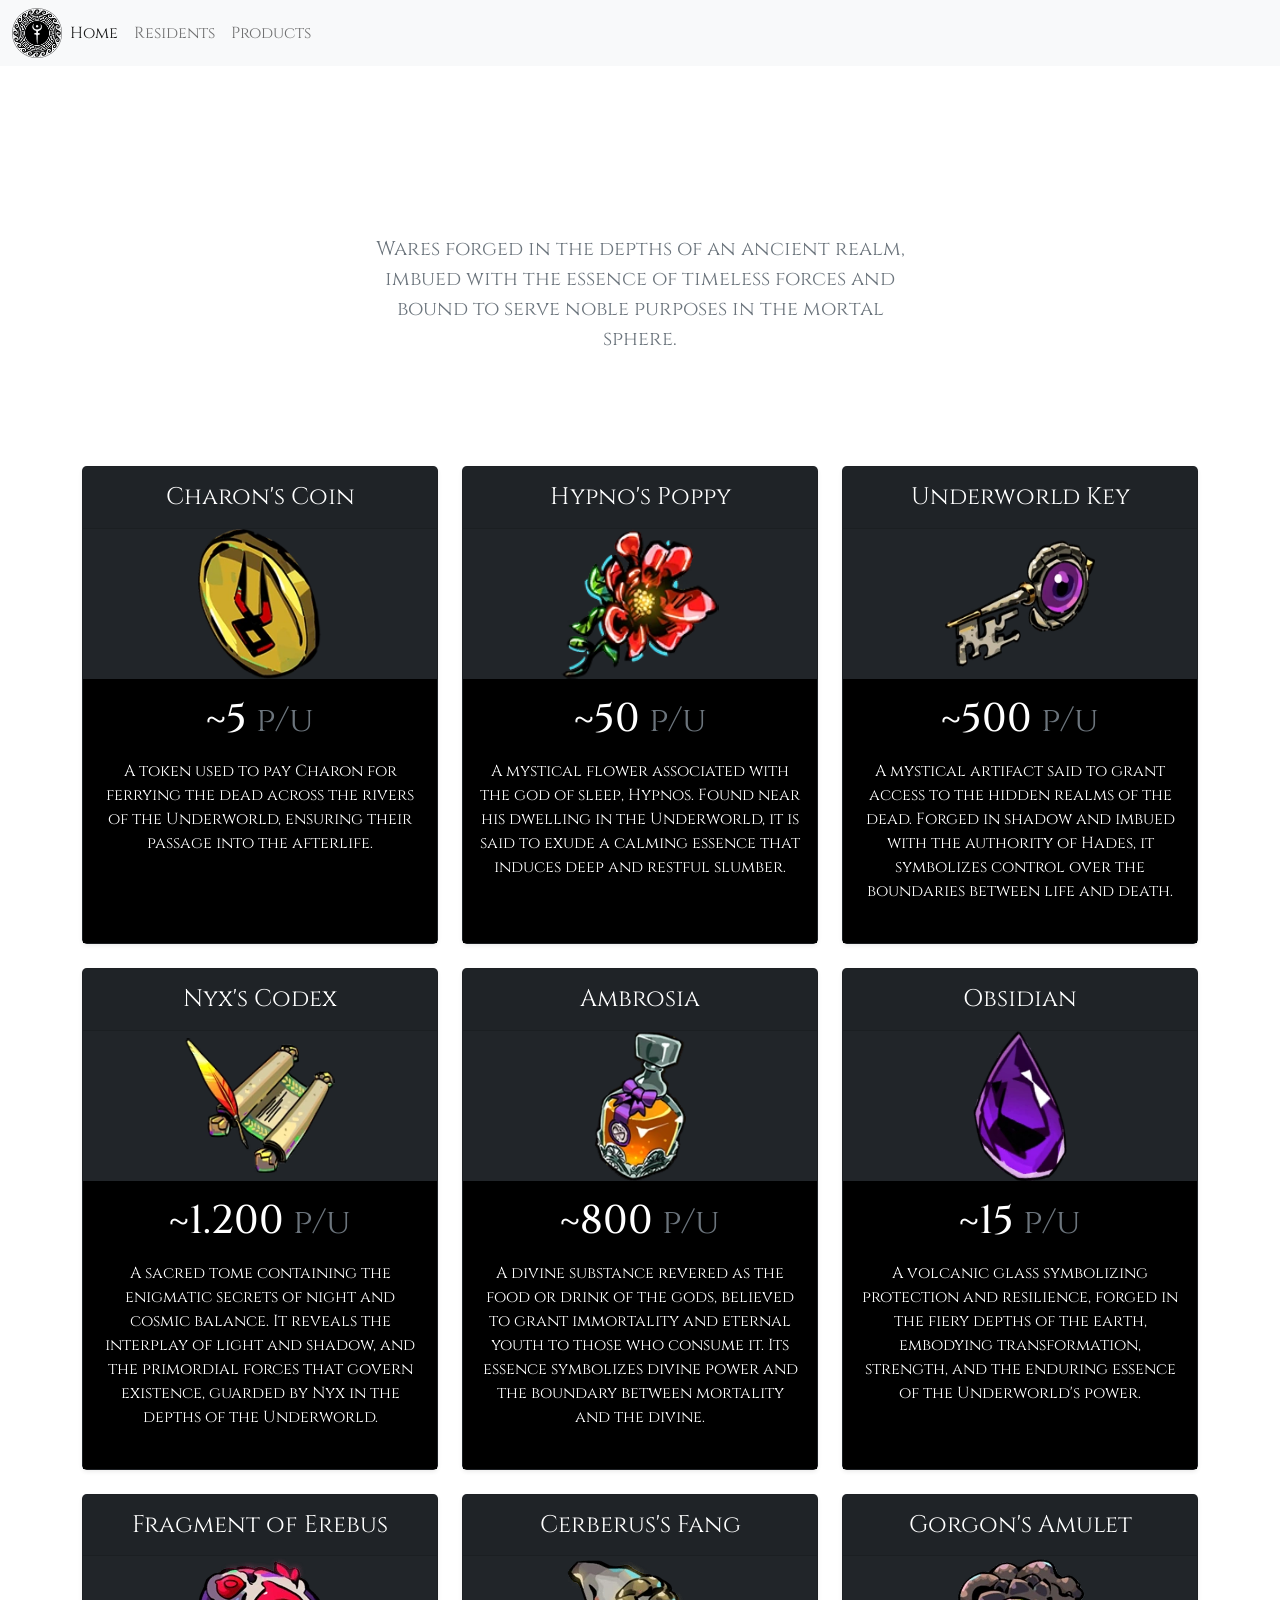
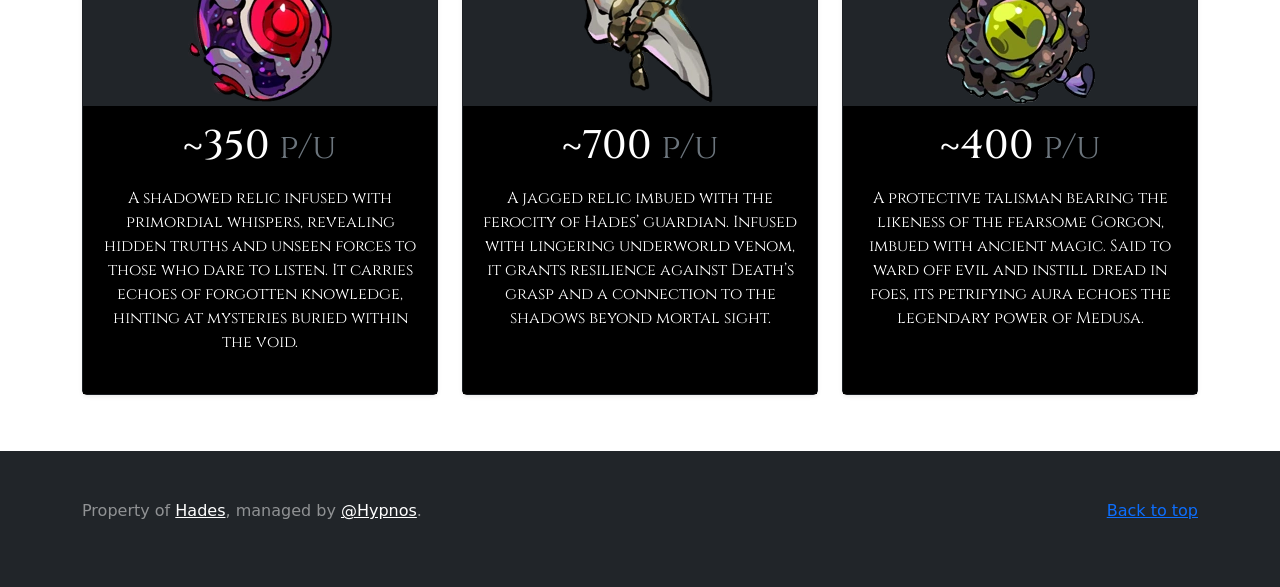
==== Products.html @ a63ac71b "Almost Done Need change in products footer" ====
<!doctype html>
<html lang="en">
<head>
    <meta charset="utf-8">
    <meta name="viewport" content="width=device-width, initial-scale=1">
    <title>Products</title>
    <link rel="canonical" href="https://getbootstrap.com/docs/5.0/examples/pricing/">
    
    <!-- Font -->
    <link rel="stylesheet" href="Style.css">
    <!-- Bootstrap core CSS -->
    <link href="../assets/dist/css/bootstrap.min.css" rel="stylesheet">
    <style>
      body {
        background: url('./Img/Fire6.gif');
        background-size: cover;
        background-repeat: no-repeat;
        background-position: center;
      }

      main, .nav-link, h1, li{
        color: white;
        font-family: 'Cinzel', serif;
      }

    .product-img {
        height: 150px;
        width: auto;
        max-width: 100%;
        object-fit: cover;
        object-position: center;
        display: block;
        margin-left: auto;
        margin-right: auto;
        border-radius: 8px;
    }
    </style>
</head>
<body>

  <header> <!-- Navbar -->
    <nav class="navbar navbar-expand-lg navbar-light bg-light">
        <div class="container-fluid">
            <a href="index.html">
                <img src="./Img/Tartarus logo.png" alt="Tartarus Logo" width="50">
            </a> 
            <button class="navbar-toggler" type="button" data-bs-toggle="collapse" data-bs-target="#navbarSupportedContent" aria-controls="navbarSupportedContent" aria-expanded="false" aria-label="Toggle navigation">
                <span class="navbar-toggler-icon"></span>
            </button>
            <div class="collapse navbar-collapse" id="navbarSupportedContent">
                <ul class="navbar-nav me-auto mb-2 mb-lg-0">
                    <li class="nav-item">
                        <a class="nav-link active" aria-current="page" href="index.html">Home</a>
                    </li>
                    <li class="nav-item">
                        <a class="nav-link" href="Residents.html">Residents</a>
                    </li>
                    <li class="nav-item">
                        <a class="nav-link" href="Products.html">Products</a>
                    </li>
                </ul>
            </div>
        </div>
    </nav>
  </header>

<div class="container py-3">
  <main>
    <section class="py-5 text-center container">
      <div class="row py-lg-5">
          <div class="col-lg-6 col-md-8 mx-auto">
              <h1 class="fw-light">Products</h1>
              <p class="lead text-muted">Wares forged in the depths of an ancient realm, imbued with the essence of timeless forces and bound to serve noble purposes in the mortal sphere.</p>
          </div>
      </div>
    </section>

    <div class="row row-cols-1 row-cols-md-3 mb-3 text-center">

      <div class="col d-flex align-items-stretch">
        <div class="card mb-4 rounded-3 shadow-sm bg-dark">
          <div class="card-header py-3">
            <h4 class="my-0 fw-normal">Charon's Coin</h4>
          </div>
          <div>
            <img src="./Img/Charon's Coin.png" alt="Charon's Coin" class="product-img">
          </div>
          <div class="card-body">
            <h1 class="card-title pricing-card-title">~5<small class="text-muted fw-light"> p/u</small></h1>
            <ul class="list-unstyled mt-3 mb-4">
              <li>A token used to pay Charon for ferrying the dead across the rivers of the Underworld, ensuring their passage into the afterlife.</li>
            </ul>
          </div>
        </div>
      </div>

      <div class="col d-flex align-items-stretch">
        <div class="card mb-4 rounded-3 shadow-sm bg-dark">
          <div class="card-header py-3">
            <h4 class="my-0 fw-normal">Hypno's Poppy</h4>
          </div>
          <div>
            <img src="./Img/Hypno's Poppy.png" alt="Charon's Coin" class="product-img">
          </div>
          <div class="card-body">
            <h1 class="card-title pricing-card-title">~50<small class="text-muted fw-light"> p/u</small></h1>
            <ul class="list-unstyled mt-3 mb-4">
              <li>A mystical flower associated with the god of sleep, Hypnos. Found near his dwelling in the Underworld, it is said to exude a calming essence that induces deep and restful slumber.</li>
            </ul>
          </div>
        </div>
      </div>

      <div class="col d-flex align-items-stretch">
        <div class="card mb-4 rounded-3 shadow-sm bg-dark">
          <div class="card-header py-3">
            <h4 class="my-0 fw-normal">Underworld Key</h4>
          </div>
          <div>
            <img src="./Img/Underworld key.png" alt="Underworld Key" class="product-img">
          </div>
          <div class="card-body">
            <h1 class="card-title pricing-card-title">~500<small class="text-muted fw-light"> p/u</small></h1>
            <ul class="list-unstyled mt-3 mb-4">
              <li>A mystical artifact said to grant access to the hidden realms of the dead. Forged in shadow and imbued with the authority of Hades, it symbolizes control over the boundaries between life and death.</li>
            </ul>
          </div>
        </div>
      </div>

      <div class="col d-flex align-items-stretch">
        <div class="card mb-4 rounded-3 shadow-sm bg-dark">
          <div class="card-header py-3">
            <h4 class="my-0 fw-normal">Nyx's Codex</h4>
          </div>
          <div>
            <img src="./Img/Nyx's Codex.png" alt="Nyx's Codex" class="product-img">
          </div>
          <div class="card-body">
            <h1 class="card-title pricing-card-title">~1.200<small class="text-muted fw-light"> p/u</small></h1>
            <ul class="list-unstyled mt-3 mb-4">
              <li>A sacred tome containing the enigmatic secrets of night and cosmic balance. It reveals the interplay of light and shadow, and the primordial forces that govern existence, guarded by Nyx in the depths of the Underworld.</li>
            </ul>
          </div>
        </div>
      </div>

      <div class="col d-flex align-items-stretch">
        <div class="card mb-4 rounded-3 shadow-sm bg-dark">
          <div class="card-header py-3">
            <h4 class="my-0 fw-normal">Ambrosia</h4>
          </div>
          <div>
            <img src="./Img/Ambrosia.png" alt="Ambrosia" class="product-img">
          </div>
          <div class="card-body">
            <h1 class="card-title pricing-card-title">~800<small class="text-muted fw-light"> p/u</small></h1>
            <ul class="list-unstyled mt-3 mb-4">
              <li>A divine substance revered as the food or drink of the gods, believed to grant immortality and eternal youth to those who consume it. Its essence symbolizes divine power and the boundary between mortality and the divine.</li>
            </ul>
          </div>
        </div>
      </div>

      <div class="col d-flex align-items-stretch">
        <div class="card mb-4 rounded-3 shadow-sm bg-dark">
          <div class="card-header py-3">
            <h4 class="my-0 fw-normal">Obsidian</h4>
          </div>
          <div>
            <img src="./Img/Obsidian.png" alt="Obsidian" class="product-img">
          </div>
          <div class="card-body">
            <h1 class="card-title pricing-card-title">~15<small class="text-muted fw-light"> p/u</small></h1>
            <ul class="list-unstyled mt-3 mb-4">
              <li>A volcanic glass symbolizing protection and resilience, forged in the fiery depths of the earth, embodying transformation, strength, and the enduring essence of the Underworld's power.</li>
            </ul>
          </div>
        </div>
      </div>

      <div class="col d-flex align-items-stretch">
        <div class="card mb-4 rounded-3 shadow-sm bg-dark">
          <div class="card-header py-3">
            <h4 class="my-0 fw-normal">Fragment of Erebus</h4>
          </div>
          <div>
            <img src="./Img/Fragment Erebus.png" alt="Fragment of Erebus" class="product-img">
          </div>
          <div class="card-body">
            <h1 class="card-title pricing-card-title">~350<small class="text-muted fw-light"> p/u</small></h1>
            <ul class="list-unstyled mt-3 mb-4">
              <li>A shadowed relic infused with primordial whispers, revealing hidden truths and unseen forces to those who dare to listen. It carries echoes of forgotten knowledge, hinting at mysteries buried within the void.</li>
            </ul>
          </div>
        </div>
      </div>

      <div class="col d-flex align-items-stretch">
        <div class="card mb-4 rounded-3 shadow-sm bg-dark">
          <div class="card-header py-3">
            <h4 class="my-0 fw-normal">Cerberus's Fang</h4>
          </div>
          <div>
            <img src="./Img/Cerberus fang.png" alt="Cerberus's Fang" class="product-img">
          </div>
          <div class="card-body">
            <h1 class="card-title pricing-card-title">~700<small class="text-muted fw-light"> p/u</small></h1>
            <ul class="list-unstyled mt-3 mb-4">
              <li>A jagged relic imbued with the ferocity of Hades’ guardian. Infused with lingering underworld venom, it grants resilience against Death’s grasp and a connection to the shadows beyond mortal sight.</li>
            </ul>
          </div>
        </div>
      </div>

      <div class="col d-flex align-items-stretch">
        <div class="card mb-4 rounded-3 shadow-sm bg-dark">
          <div class="card-header py-3">
            <h4 class="my-0 fw-normal">Gorgon's Amulet</h4>
          </div>
          <div>
            <img src="./Img/Gorgon's Amulet.png" alt="Gorgon's Amulet" class="product-img">
          </div>
          <div class="card-body">
            <h1 class="card-title pricing-card-title">~400<small class="text-muted fw-light"> p/u</small></h1>
            <ul class="list-unstyled mt-3 mb-4">
              <li>A protective talisman bearing the likeness of the fearsome Gorgon, imbued with ancient magic. Said to ward off evil and instill dread in foes, its petrifying aura echoes the legendary power of Medusa.</li>
            </ul>
          </div>
        </div>
      </div>



    </div>



  </main>
</div>

<footer class="mt-auto text-white-50 py-5 bg-dark text-muted"> <!-- Home Footer -->
  <div class="container">
    <p class="float-end mb-1">
        <a href="#">Back to top</a>
    </p>
    <p>Property of <a href="https://getbootstrap.com/" class="text-white">Hades</a>, managed by <a href="https://twitter.com/mdo" class="text-white">@Hypnos</a>.</p>
  </div>
</footer>
    
</body>
</html>
---- Style.css ----
@import url('https://fonts.googleapis.com/css2?family=Cinzel:wght@400..900&display=swap');

.image-container {
    background: none; /* Sin fondo */
    display: flex;
    justify-content: center; /* Centra la imagen */
    align-items: center;
}

.image-container img {
    width: 300px; /* Ancho específico */
    height: 300px; /* Altura específica */
    object-fit: scale-down; /* Recorta o ajusta la imagen sin deformarla */
    border-radius: 10px; /* Opcional: para bordes redondeados */
}

.transparent-image {
    width: 100%; /* Ajusta al tamaño del contenedor */
    height: auto; /* Mantén la proporción de la imagen */
    background-color: none;
}

.card-body {
    background-color: rgb(0, 0, 0); /* Fondo blanco para la descripción */
    padding: 15px; /* Ajusta el espaciado */

}
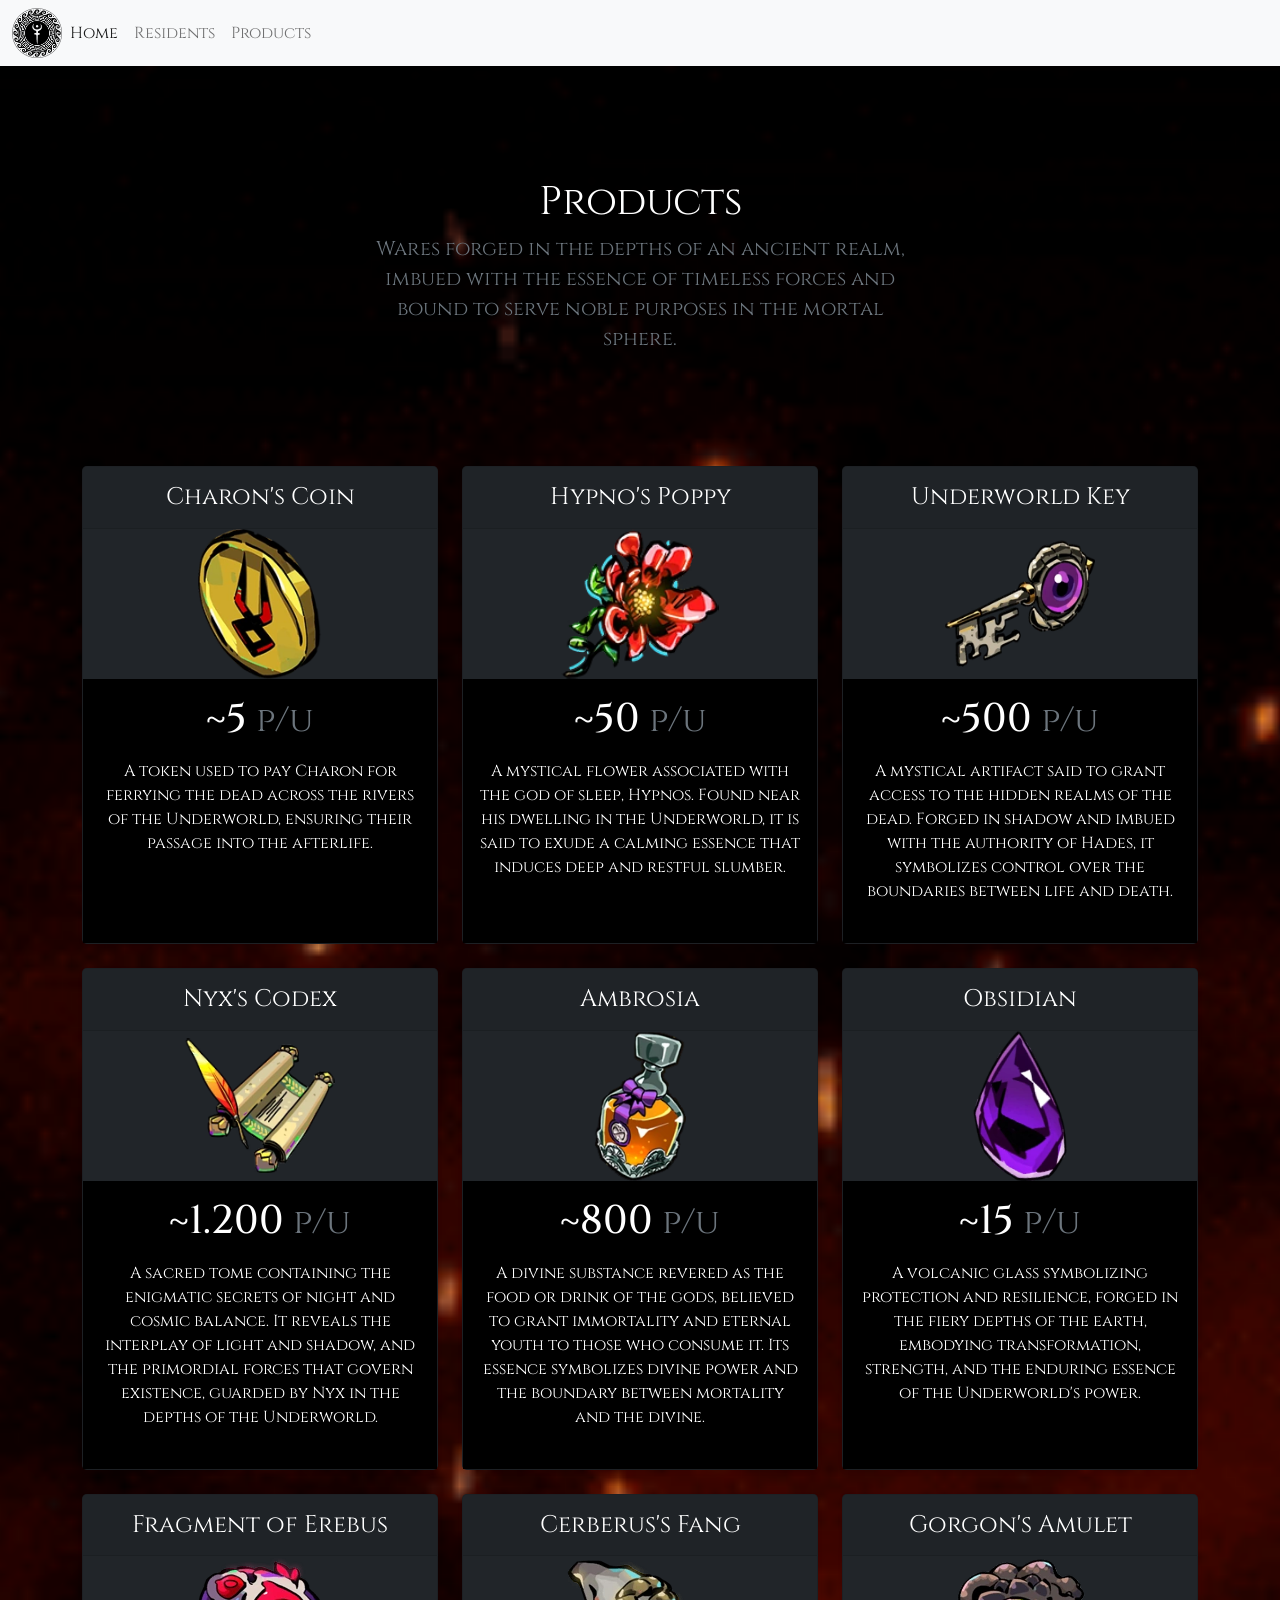
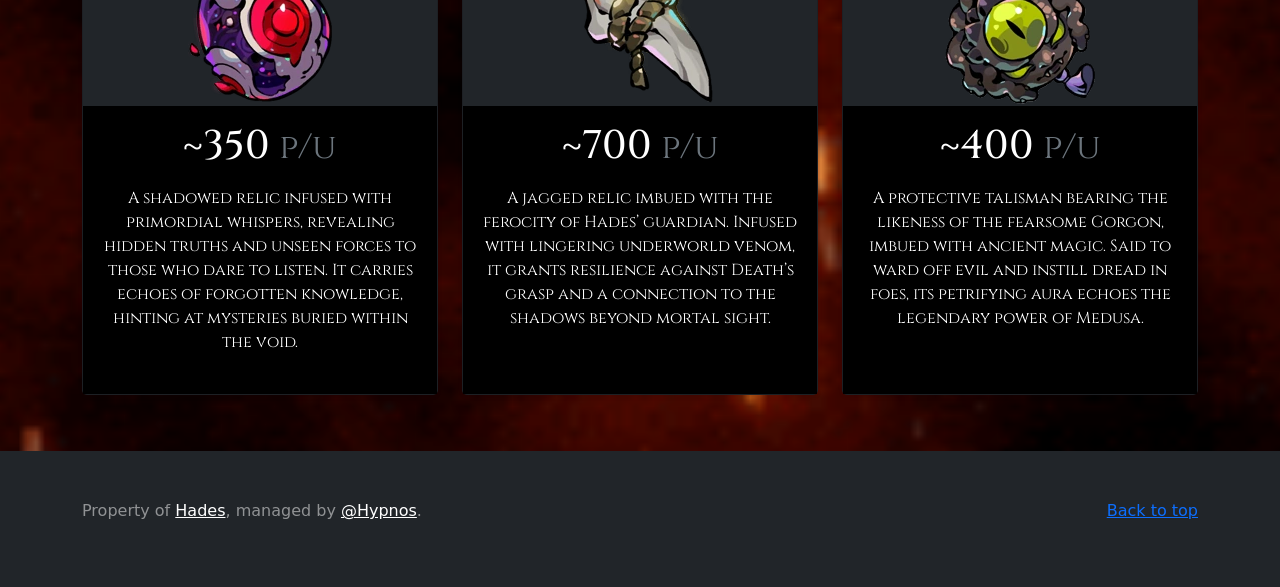
==== commit 8c283246: "Update Minor changes, still incomplete for product footer" ====
--- a/Products.html
+++ b/Products.html
@@ -9,10 +9,10 @@
     <!-- Font -->
     <link rel="stylesheet" href="Style.css">
     <!-- Bootstrap core CSS -->
-    <link href="../assets/dist/css/bootstrap.min.css" rel="stylesheet">
+    <link href="./assets/dist/css/bootstrap.min.css" rel="stylesheet">
     <style>
       body {
-        background: url('./Img/Fire6.gif');
+        background: url('./Img/Fire2.gif');
         background-size: cover;
         background-repeat: no-repeat;
         background-position: center;
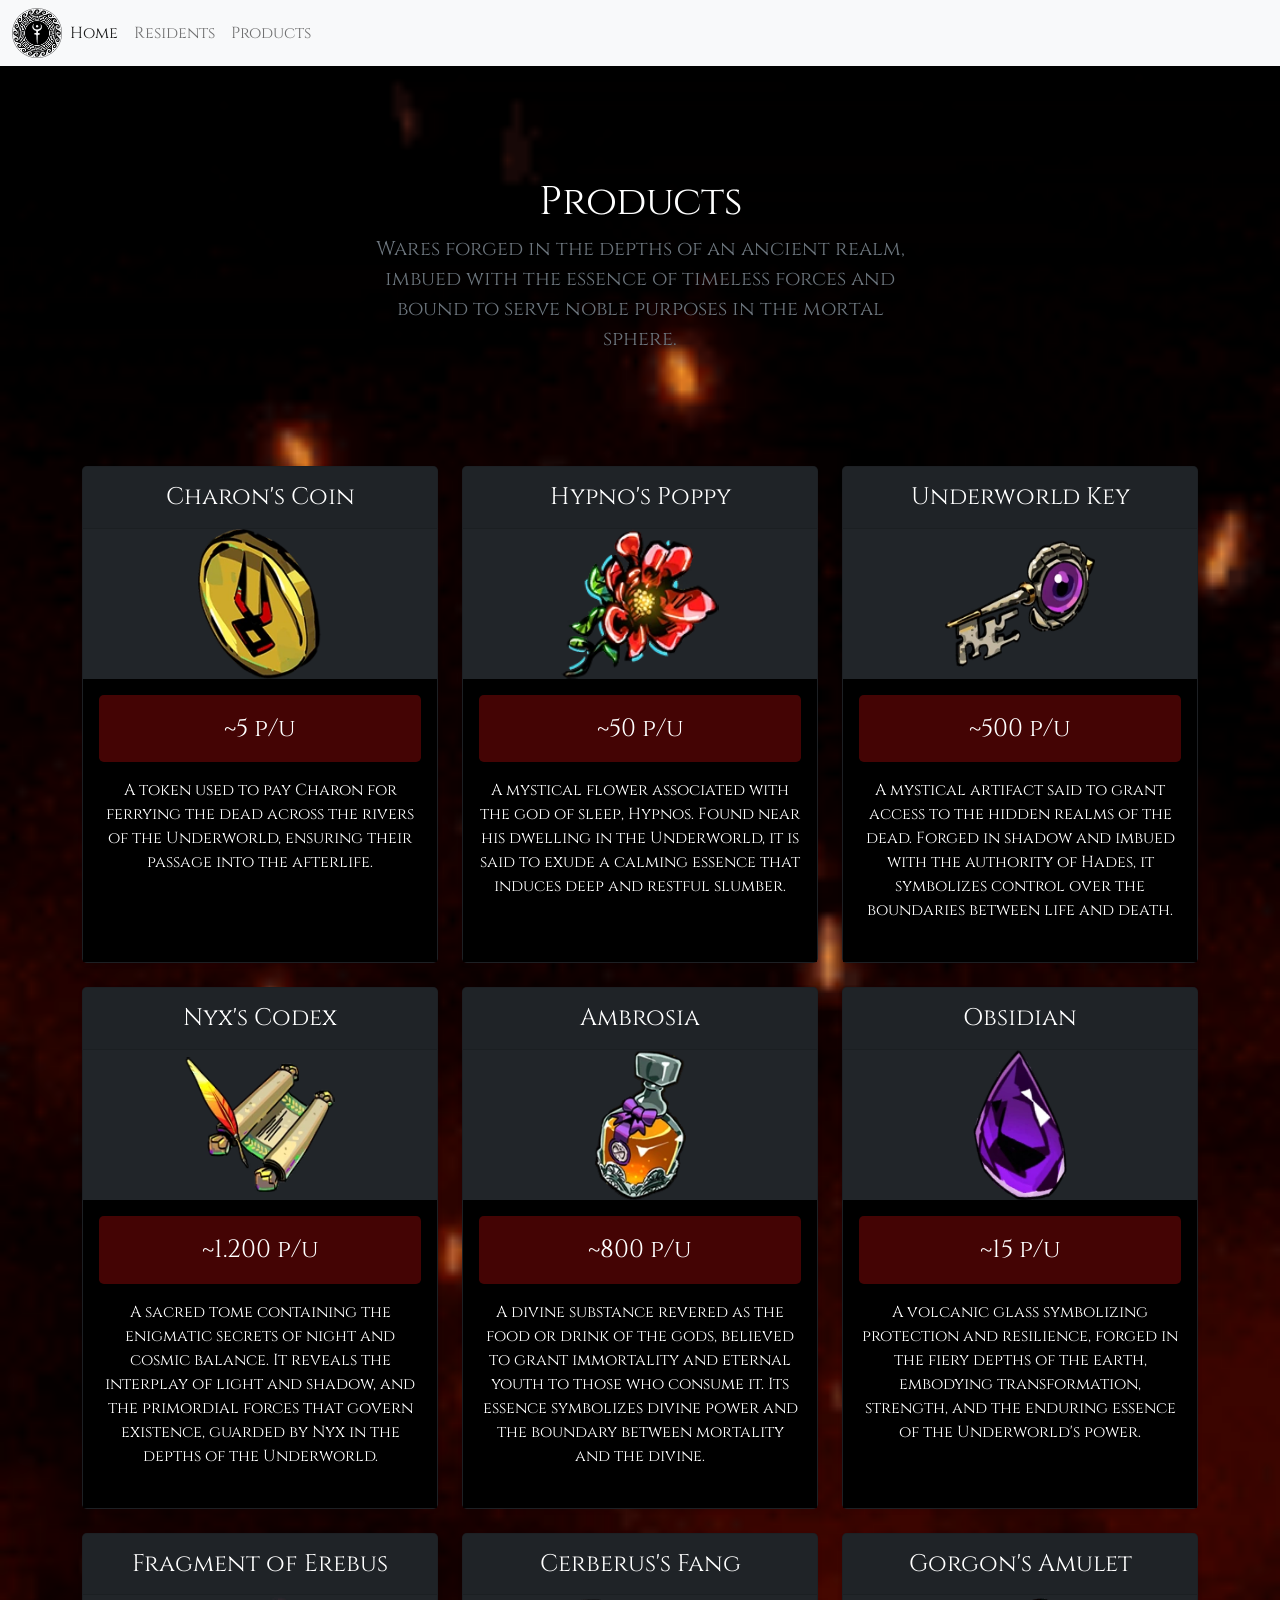
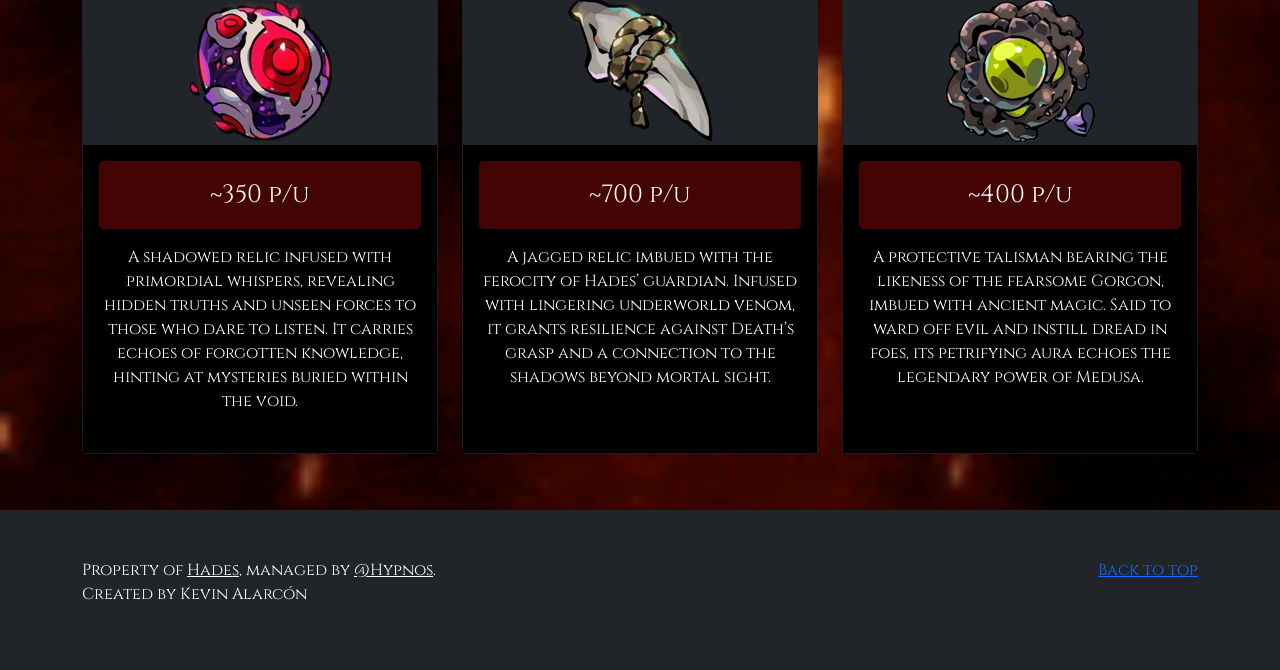
==== commit c55bc506: "Final Update All things required are done" ====
--- a/Products.html
+++ b/Products.html
@@ -18,7 +18,7 @@
         background-position: center;
       }
 
-      main, .nav-link, h1, li{
+      main, .nav-link, h1, li, p{
         color: white;
         font-family: 'Cinzel', serif;
       }
@@ -34,6 +34,26 @@
         margin-right: auto;
         border-radius: 8px;
     }
+
+    .btn-custom {
+        background-color: #81090986; /* verde */
+        color: white;
+        font-family: 'Cinzel', serif;
+        font-size: 25px;
+        border: none;
+        padding: 15px;
+        transition: background-color 0.3s;
+    }
+
+    .btn-custom:hover {
+        background-color: #810909b7;
+        color: antiquewhite;
+    }
+
+    .btn-custom:focus {
+        outline: none;
+        box-shadow: none;
+    }
     </style>
 </head>
 <body>
@@ -44,7 +64,8 @@
             <a href="index.html">
                 <img src="./Img/Tartarus logo.png" alt="Tartarus Logo" width="50">
             </a> 
-            <button class="navbar-toggler" type="button" data-bs-toggle="collapse" data-bs-target="#navbarSupportedContent" aria-controls="navbarSupportedContent" aria-expanded="false" aria-label="Toggle navigation">
+            <button class="navbar-toggler" type="button" data-bs-toggle="collapse" data-bs-target="#navbarSupportedContent"
+             aria-controls="navbarSupportedContent" aria-expanded="false" aria-label="Toggle navigation">
                 <span class="navbar-toggler-icon"></span>
             </button>
             <div class="collapse navbar-collapse" id="navbarSupportedContent">
@@ -70,7 +91,8 @@
       <div class="row py-lg-5">
           <div class="col-lg-6 col-md-8 mx-auto">
               <h1 class="fw-light">Products</h1>
-              <p class="lead text-muted">Wares forged in the depths of an ancient realm, imbued with the essence of timeless forces and bound to serve noble purposes in the mortal sphere.</p>
+              <p class="lead text-muted">Wares forged in the depths of an ancient realm, imbued with the essence of timeless forces
+                 and bound to serve noble purposes in the mortal sphere.</p>
           </div>
       </div>
     </section>
@@ -86,7 +108,7 @@
             <img src="./Img/Charon's Coin.png" alt="Charon's Coin" class="product-img">
           </div>
           <div class="card-body">
-            <h1 class="card-title pricing-card-title">~5<small class="text-muted fw-light"> p/u</small></h1>
+            <button type="button" class="w-100 btn btn-lg btn-custom">~5 p/u</button>
             <ul class="list-unstyled mt-3 mb-4">
               <li>A token used to pay Charon for ferrying the dead across the rivers of the Underworld, ensuring their passage into the afterlife.</li>
             </ul>
@@ -103,9 +125,10 @@
             <img src="./Img/Hypno's Poppy.png" alt="Charon's Coin" class="product-img">
           </div>
           <div class="card-body">
-            <h1 class="card-title pricing-card-title">~50<small class="text-muted fw-light"> p/u</small></h1>
-            <ul class="list-unstyled mt-3 mb-4">
-              <li>A mystical flower associated with the god of sleep, Hypnos. Found near his dwelling in the Underworld, it is said to exude a calming essence that induces deep and restful slumber.</li>
+            <button type="button" class="w-100 btn btn-lg btn-custom">~50 p/u</button>
+            <ul class="list-unstyled mt-3 mb-4">
+              <li>A mystical flower associated with the god of sleep, Hypnos. Found near his dwelling in the Underworld, 
+                it is said to exude a calming essence that induces deep and restful slumber.</li>
             </ul>
           </div>
         </div>
@@ -120,9 +143,10 @@
             <img src="./Img/Underworld key.png" alt="Underworld Key" class="product-img">
           </div>
           <div class="card-body">
-            <h1 class="card-title pricing-card-title">~500<small class="text-muted fw-light"> p/u</small></h1>
-            <ul class="list-unstyled mt-3 mb-4">
-              <li>A mystical artifact said to grant access to the hidden realms of the dead. Forged in shadow and imbued with the authority of Hades, it symbolizes control over the boundaries between life and death.</li>
+            <button type="button" class="w-100 btn btn-lg btn-custom">~500 p/u</button>
+            <ul class="list-unstyled mt-3 mb-4">
+              <li>A mystical artifact said to grant access to the hidden realms of the dead. Forged in shadow and imbued with the authority of Hades,
+                 it symbolizes control over the boundaries between life and death.</li>
             </ul>
           </div>
         </div>
@@ -137,9 +161,10 @@
             <img src="./Img/Nyx's Codex.png" alt="Nyx's Codex" class="product-img">
           </div>
           <div class="card-body">
-            <h1 class="card-title pricing-card-title">~1.200<small class="text-muted fw-light"> p/u</small></h1>
-            <ul class="list-unstyled mt-3 mb-4">
-              <li>A sacred tome containing the enigmatic secrets of night and cosmic balance. It reveals the interplay of light and shadow, and the primordial forces that govern existence, guarded by Nyx in the depths of the Underworld.</li>
+            <button type="button" class="w-100 btn btn-lg btn-custom">~1.200 p/u</button>
+            <ul class="list-unstyled mt-3 mb-4">
+              <li>A sacred tome containing the enigmatic secrets of night and cosmic balance. It reveals the interplay
+                 of light and shadow, and the primordial forces that govern existence, guarded by Nyx in the depths of the Underworld.</li>
             </ul>
           </div>
         </div>
@@ -154,9 +179,10 @@
             <img src="./Img/Ambrosia.png" alt="Ambrosia" class="product-img">
           </div>
           <div class="card-body">
-            <h1 class="card-title pricing-card-title">~800<small class="text-muted fw-light"> p/u</small></h1>
-            <ul class="list-unstyled mt-3 mb-4">
-              <li>A divine substance revered as the food or drink of the gods, believed to grant immortality and eternal youth to those who consume it. Its essence symbolizes divine power and the boundary between mortality and the divine.</li>
+            <button type="button" class="w-100 btn btn-lg btn-custom">~800 p/u</button>
+            <ul class="list-unstyled mt-3 mb-4">
+              <li>A divine substance revered as the food or drink of the gods, believed to grant immortality and eternal youth
+                 to those who consume it. Its essence symbolizes divine power and the boundary between mortality and the divine.</li>
             </ul>
           </div>
         </div>
@@ -171,9 +197,10 @@
             <img src="./Img/Obsidian.png" alt="Obsidian" class="product-img">
           </div>
           <div class="card-body">
-            <h1 class="card-title pricing-card-title">~15<small class="text-muted fw-light"> p/u</small></h1>
-            <ul class="list-unstyled mt-3 mb-4">
-              <li>A volcanic glass symbolizing protection and resilience, forged in the fiery depths of the earth, embodying transformation, strength, and the enduring essence of the Underworld's power.</li>
+            <button type="button" class="w-100 btn btn-lg btn-custom">~15 p/u</button>
+            <ul class="list-unstyled mt-3 mb-4">
+              <li>A volcanic glass symbolizing protection and resilience, forged in the fiery depths of the earth, 
+                embodying transformation, strength, and the enduring essence of the Underworld's power.</li>
             </ul>
           </div>
         </div>
@@ -188,9 +215,10 @@
             <img src="./Img/Fragment Erebus.png" alt="Fragment of Erebus" class="product-img">
           </div>
           <div class="card-body">
-            <h1 class="card-title pricing-card-title">~350<small class="text-muted fw-light"> p/u</small></h1>
-            <ul class="list-unstyled mt-3 mb-4">
-              <li>A shadowed relic infused with primordial whispers, revealing hidden truths and unseen forces to those who dare to listen. It carries echoes of forgotten knowledge, hinting at mysteries buried within the void.</li>
+            <button type="button" class="w-100 btn btn-lg btn-custom">~350 p/u</button>
+            <ul class="list-unstyled mt-3 mb-4">
+              <li>A shadowed relic infused with primordial whispers, revealing hidden truths and unseen forces to those who dare to listen. 
+                It carries echoes of forgotten knowledge, hinting at mysteries buried within the void.</li>
             </ul>
           </div>
         </div>
@@ -205,9 +233,10 @@
             <img src="./Img/Cerberus fang.png" alt="Cerberus's Fang" class="product-img">
           </div>
           <div class="card-body">
-            <h1 class="card-title pricing-card-title">~700<small class="text-muted fw-light"> p/u</small></h1>
-            <ul class="list-unstyled mt-3 mb-4">
-              <li>A jagged relic imbued with the ferocity of Hades’ guardian. Infused with lingering underworld venom, it grants resilience against Death’s grasp and a connection to the shadows beyond mortal sight.</li>
+            <button type="button" class="w-100 btn btn-lg btn-custom">~700 p/u</button>
+            <ul class="list-unstyled mt-3 mb-4">
+              <li>A jagged relic imbued with the ferocity of Hades’ guardian. Infused with lingering underworld venom, 
+                it grants resilience against Death’s grasp and a connection to the shadows beyond mortal sight.</li>
             </ul>
           </div>
         </div>
@@ -222,20 +251,16 @@
             <img src="./Img/Gorgon's Amulet.png" alt="Gorgon's Amulet" class="product-img">
           </div>
           <div class="card-body">
-            <h1 class="card-title pricing-card-title">~400<small class="text-muted fw-light"> p/u</small></h1>
-            <ul class="list-unstyled mt-3 mb-4">
-              <li>A protective talisman bearing the likeness of the fearsome Gorgon, imbued with ancient magic. Said to ward off evil and instill dread in foes, its petrifying aura echoes the legendary power of Medusa.</li>
-            </ul>
-          </div>
-        </div>
-      </div>
-
-
-
+            <button type="button" class="w-100 btn btn-lg btn-custom">~400 p/u</button>
+            <ul class="list-unstyled mt-3 mb-4">
+              <li>A protective talisman bearing the likeness of the fearsome Gorgon, imbued with ancient magic. 
+                Said to ward off evil and instill dread in foes, its petrifying aura echoes the legendary power of Medusa.</li>
+            </ul>
+          </div>
+        </div>
+      </div>
+      
     </div>
-
-
-
   </main>
 </div>
 
@@ -244,9 +269,11 @@
     <p class="float-end mb-1">
         <a href="#">Back to top</a>
     </p>
-    <p>Property of <a href="https://getbootstrap.com/" class="text-white">Hades</a>, managed by <a href="https://twitter.com/mdo" class="text-white">@Hypnos</a>.</p>
+    <p>Property of <a href="https://getbootstrap.com/" class="text-white">Hades</a>, 
+      managed by <a href="https://twitter.com/mdo" class="text-white">@Hypnos</a>.
+      <br><a>Created by Kevin Alarcón</a></br></p>
   </div>
 </footer>
-    
+
 </body>
 </html>
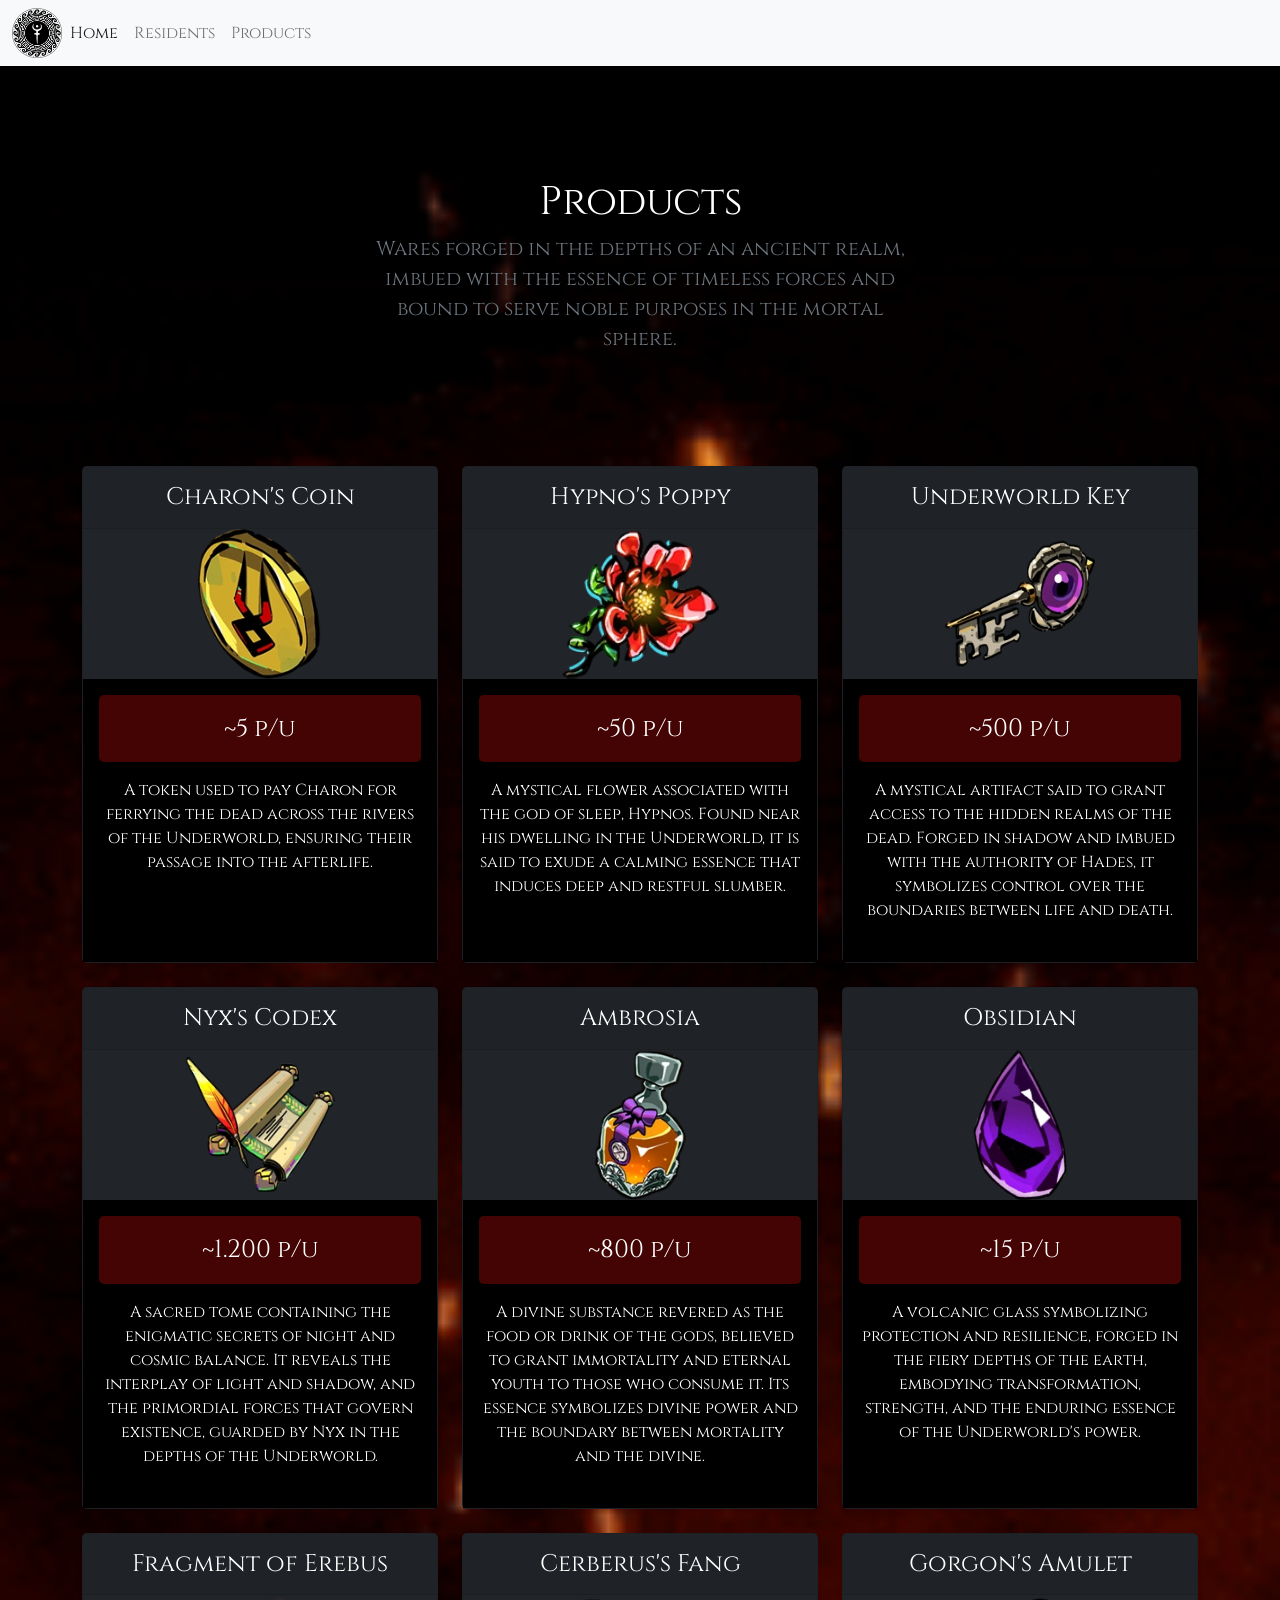
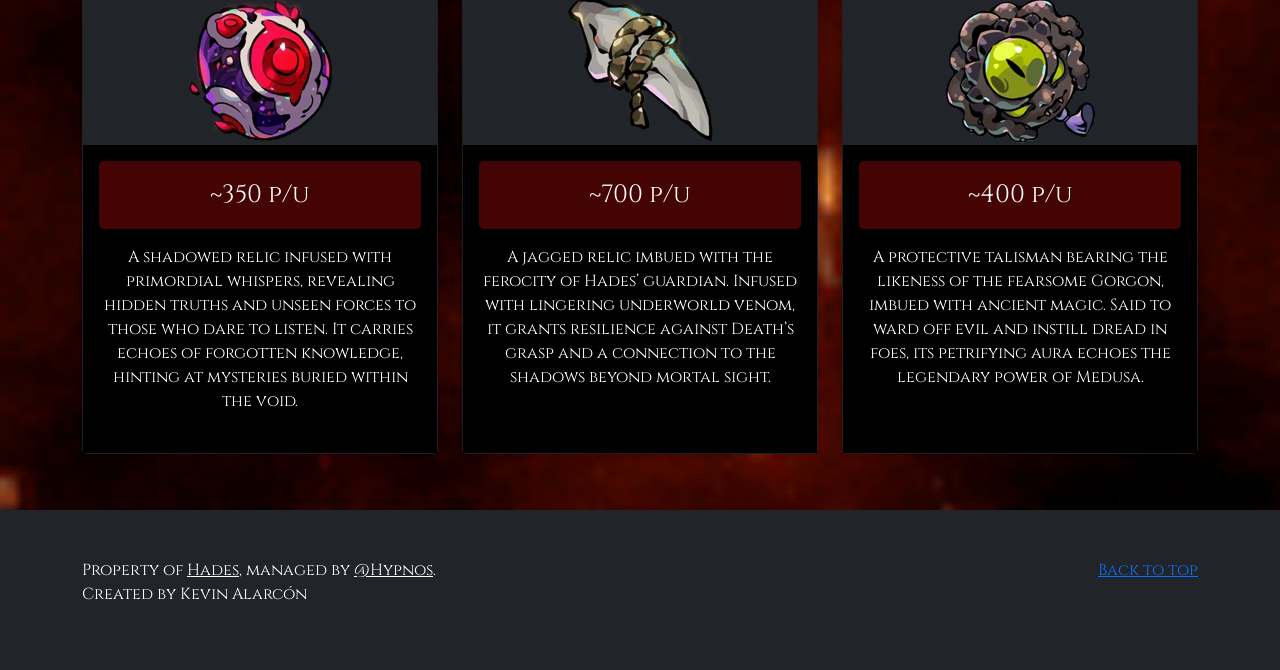
==== commit 02f60161: "Final Done" ====
--- a/Products.html
+++ b/Products.html
@@ -85,195 +85,199 @@
     </nav>
   </header>
 
-<div class="container py-3">
-  <main>
-    <section class="py-5 text-center container">
-      <div class="row py-lg-5">
-          <div class="col-lg-6 col-md-8 mx-auto">
-              <h1 class="fw-light">Products</h1>
-              <p class="lead text-muted">Wares forged in the depths of an ancient realm, imbued with the essence of timeless forces
-                 and bound to serve noble purposes in the mortal sphere.</p>
-          </div>
+  <div class="container py-3">
+    <main>
+      <section class="py-5 text-center container">
+        <div class="row py-lg-5">
+            <div class="col-lg-6 col-md-8 mx-auto">
+                <h1 class="fw-light">Products</h1>
+                <p class="lead text-muted">Wares forged in the depths of an ancient realm, imbued with the essence of timeless forces
+                  and bound to serve noble purposes in the mortal sphere.</p>
+            </div>
+        </div>
+      </section>
+
+      <div class="row row-cols-1 row-cols-md-3 mb-3 text-center">
+
+        <div class="col d-flex align-items-stretch">
+          <div class="card mb-4 rounded-3 shadow-sm bg-dark">
+            <div class="card-header py-3">
+              <h4 class="my-0 fw-normal">Charon's Coin</h4>
+            </div>
+            <div>
+              <img src="./Img/Charon's Coin.png" alt="Charon's Coin" class="product-img">
+            </div>
+            <div class="card-body">
+              <button type="button" class="w-100 btn btn-lg btn-custom">~5 p/u</button>
+              <ul class="list-unstyled mt-3 mb-4">
+                <li>A token used to pay Charon for ferrying the dead across the rivers of the Underworld, ensuring their passage into the afterlife.</li>
+              </ul>
+            </div>
+          </div>
+        </div>
+
+        <div class="col d-flex align-items-stretch">
+          <div class="card mb-4 rounded-3 shadow-sm bg-dark">
+            <div class="card-header py-3">
+              <h4 class="my-0 fw-normal">Hypno's Poppy</h4>
+            </div>
+            <div>
+              <img src="./Img/Hypno's Poppy.png" alt="Charon's Coin" class="product-img">
+            </div>
+            <div class="card-body">
+              <button type="button" class="w-100 btn btn-lg btn-custom">~50 p/u</button>
+              <ul class="list-unstyled mt-3 mb-4">
+                <li>A mystical flower associated with the god of sleep, Hypnos. Found near his dwelling in the Underworld, 
+                  it is said to exude a calming essence that induces deep and restful slumber.</li>
+              </ul>
+            </div>
+          </div>
+        </div>
+
+        <div class="col d-flex align-items-stretch">
+          <div class="card mb-4 rounded-3 shadow-sm bg-dark">
+            <div class="card-header py-3">
+              <h4 class="my-0 fw-normal">Underworld Key</h4>
+            </div>
+            <div>
+              <img src="./Img/Underworld key.png" alt="Underworld Key" class="product-img">
+            </div>
+            <div class="card-body">
+              <button type="button" class="w-100 btn btn-lg btn-custom">~500 p/u</button>
+              <ul class="list-unstyled mt-3 mb-4">
+                <li>A mystical artifact said to grant access to the hidden realms of the dead. Forged in shadow and imbued with the authority of Hades,
+                  it symbolizes control over the boundaries between life and death.</li>
+              </ul>
+            </div>
+          </div>
+        </div>
+
+        <div class="col d-flex align-items-stretch">
+          <div class="card mb-4 rounded-3 shadow-sm bg-dark">
+            <div class="card-header py-3">
+              <h4 class="my-0 fw-normal">Nyx's Codex</h4>
+            </div>
+            <div>
+              <img src="./Img/Nyx's Codex.png" alt="Nyx's Codex" class="product-img">
+            </div>
+            <div class="card-body">
+              <button type="button" class="w-100 btn btn-lg btn-custom">~1.200 p/u</button>
+              <ul class="list-unstyled mt-3 mb-4">
+                <li>A sacred tome containing the enigmatic secrets of night and cosmic balance. It reveals the interplay
+                  of light and shadow, and the primordial forces that govern existence, guarded by Nyx in the depths of the Underworld.</li>
+              </ul>
+            </div>
+          </div>
+        </div>
+
+        <div class="col d-flex align-items-stretch">
+          <div class="card mb-4 rounded-3 shadow-sm bg-dark">
+            <div class="card-header py-3">
+              <h4 class="my-0 fw-normal">Ambrosia</h4>
+            </div>
+            <div>
+              <img src="./Img/Ambrosia.png" alt="Ambrosia" class="product-img">
+            </div>
+            <div class="card-body">
+              <button type="button" class="w-100 btn btn-lg btn-custom">~800 p/u</button>
+              <ul class="list-unstyled mt-3 mb-4">
+                <li>A divine substance revered as the food or drink of the gods, believed to grant immortality and eternal youth
+                  to those who consume it. Its essence symbolizes divine power and the boundary between mortality and the divine.</li>
+              </ul>
+            </div>
+          </div>
+        </div>
+
+        <div class="col d-flex align-items-stretch">
+          <div class="card mb-4 rounded-3 shadow-sm bg-dark">
+            <div class="card-header py-3">
+              <h4 class="my-0 fw-normal">Obsidian</h4>
+            </div>
+            <div>
+              <img src="./Img/Obsidian.png" alt="Obsidian" class="product-img">
+            </div>
+            <div class="card-body">
+              <button type="button" class="w-100 btn btn-lg btn-custom">~15 p/u</button>
+              <ul class="list-unstyled mt-3 mb-4">
+                <li>A volcanic glass symbolizing protection and resilience, forged in the fiery depths of the earth, 
+                  embodying transformation, strength, and the enduring essence of the Underworld's power.</li>
+              </ul>
+            </div>
+          </div>
+        </div>
+
+        <div class="col d-flex align-items-stretch">
+          <div class="card mb-4 rounded-3 shadow-sm bg-dark">
+            <div class="card-header py-3">
+              <h4 class="my-0 fw-normal">Fragment of Erebus</h4>
+            </div>
+            <div>
+              <img src="./Img/Fragment Erebus.png" alt="Fragment of Erebus" class="product-img">
+            </div>
+            <div class="card-body">
+              <button type="button" class="w-100 btn btn-lg btn-custom">~350 p/u</button>
+              <ul class="list-unstyled mt-3 mb-4">
+                <li>A shadowed relic infused with primordial whispers, revealing hidden truths and unseen forces to those who dare to listen. 
+                  It carries echoes of forgotten knowledge, hinting at mysteries buried within the void.</li>
+              </ul>
+            </div>
+          </div>
+        </div>
+
+        <div class="col d-flex align-items-stretch">
+          <div class="card mb-4 rounded-3 shadow-sm bg-dark">
+            <div class="card-header py-3">
+              <h4 class="my-0 fw-normal">Cerberus's Fang</h4>
+            </div>
+            <div>
+              <img src="./Img/Cerberus fang.png" alt="Cerberus's Fang" class="product-img">
+            </div>
+            <div class="card-body">
+              <button type="button" class="w-100 btn btn-lg btn-custom">~700 p/u</button>
+              <ul class="list-unstyled mt-3 mb-4">
+                <li>A jagged relic imbued with the ferocity of Hades’ guardian. Infused with lingering underworld venom, 
+                  it grants resilience against Death’s grasp and a connection to the shadows beyond mortal sight.</li>
+              </ul>
+            </div>
+          </div>
+        </div>
+
+        <div class="col d-flex align-items-stretch">
+          <div class="card mb-4 rounded-3 shadow-sm bg-dark">
+            <div class="card-header py-3">
+              <h4 class="my-0 fw-normal">Gorgon's Amulet</h4>
+            </div>
+            <div>
+              <img src="./Img/Gorgon's Amulet.png" alt="Gorgon's Amulet" class="product-img">
+            </div>
+            <div class="card-body">
+              <button type="button" class="w-100 btn btn-lg btn-custom">~400 p/u</button>
+              <ul class="list-unstyled mt-3 mb-4">
+                <li>A protective talisman bearing the likeness of the fearsome Gorgon, imbued with ancient magic. 
+                  Said to ward off evil and instill dread in foes, its petrifying aura echoes the legendary power of Medusa.</li>
+              </ul>
+            </div>
+          </div>
+        </div>
+        
       </div>
-    </section>
-
-    <div class="row row-cols-1 row-cols-md-3 mb-3 text-center">
-
-      <div class="col d-flex align-items-stretch">
-        <div class="card mb-4 rounded-3 shadow-sm bg-dark">
-          <div class="card-header py-3">
-            <h4 class="my-0 fw-normal">Charon's Coin</h4>
-          </div>
-          <div>
-            <img src="./Img/Charon's Coin.png" alt="Charon's Coin" class="product-img">
-          </div>
-          <div class="card-body">
-            <button type="button" class="w-100 btn btn-lg btn-custom">~5 p/u</button>
-            <ul class="list-unstyled mt-3 mb-4">
-              <li>A token used to pay Charon for ferrying the dead across the rivers of the Underworld, ensuring their passage into the afterlife.</li>
-            </ul>
-          </div>
-        </div>
-      </div>
-
-      <div class="col d-flex align-items-stretch">
-        <div class="card mb-4 rounded-3 shadow-sm bg-dark">
-          <div class="card-header py-3">
-            <h4 class="my-0 fw-normal">Hypno's Poppy</h4>
-          </div>
-          <div>
-            <img src="./Img/Hypno's Poppy.png" alt="Charon's Coin" class="product-img">
-          </div>
-          <div class="card-body">
-            <button type="button" class="w-100 btn btn-lg btn-custom">~50 p/u</button>
-            <ul class="list-unstyled mt-3 mb-4">
-              <li>A mystical flower associated with the god of sleep, Hypnos. Found near his dwelling in the Underworld, 
-                it is said to exude a calming essence that induces deep and restful slumber.</li>
-            </ul>
-          </div>
-        </div>
-      </div>
-
-      <div class="col d-flex align-items-stretch">
-        <div class="card mb-4 rounded-3 shadow-sm bg-dark">
-          <div class="card-header py-3">
-            <h4 class="my-0 fw-normal">Underworld Key</h4>
-          </div>
-          <div>
-            <img src="./Img/Underworld key.png" alt="Underworld Key" class="product-img">
-          </div>
-          <div class="card-body">
-            <button type="button" class="w-100 btn btn-lg btn-custom">~500 p/u</button>
-            <ul class="list-unstyled mt-3 mb-4">
-              <li>A mystical artifact said to grant access to the hidden realms of the dead. Forged in shadow and imbued with the authority of Hades,
-                 it symbolizes control over the boundaries between life and death.</li>
-            </ul>
-          </div>
-        </div>
-      </div>
-
-      <div class="col d-flex align-items-stretch">
-        <div class="card mb-4 rounded-3 shadow-sm bg-dark">
-          <div class="card-header py-3">
-            <h4 class="my-0 fw-normal">Nyx's Codex</h4>
-          </div>
-          <div>
-            <img src="./Img/Nyx's Codex.png" alt="Nyx's Codex" class="product-img">
-          </div>
-          <div class="card-body">
-            <button type="button" class="w-100 btn btn-lg btn-custom">~1.200 p/u</button>
-            <ul class="list-unstyled mt-3 mb-4">
-              <li>A sacred tome containing the enigmatic secrets of night and cosmic balance. It reveals the interplay
-                 of light and shadow, and the primordial forces that govern existence, guarded by Nyx in the depths of the Underworld.</li>
-            </ul>
-          </div>
-        </div>
-      </div>
-
-      <div class="col d-flex align-items-stretch">
-        <div class="card mb-4 rounded-3 shadow-sm bg-dark">
-          <div class="card-header py-3">
-            <h4 class="my-0 fw-normal">Ambrosia</h4>
-          </div>
-          <div>
-            <img src="./Img/Ambrosia.png" alt="Ambrosia" class="product-img">
-          </div>
-          <div class="card-body">
-            <button type="button" class="w-100 btn btn-lg btn-custom">~800 p/u</button>
-            <ul class="list-unstyled mt-3 mb-4">
-              <li>A divine substance revered as the food or drink of the gods, believed to grant immortality and eternal youth
-                 to those who consume it. Its essence symbolizes divine power and the boundary between mortality and the divine.</li>
-            </ul>
-          </div>
-        </div>
-      </div>
-
-      <div class="col d-flex align-items-stretch">
-        <div class="card mb-4 rounded-3 shadow-sm bg-dark">
-          <div class="card-header py-3">
-            <h4 class="my-0 fw-normal">Obsidian</h4>
-          </div>
-          <div>
-            <img src="./Img/Obsidian.png" alt="Obsidian" class="product-img">
-          </div>
-          <div class="card-body">
-            <button type="button" class="w-100 btn btn-lg btn-custom">~15 p/u</button>
-            <ul class="list-unstyled mt-3 mb-4">
-              <li>A volcanic glass symbolizing protection and resilience, forged in the fiery depths of the earth, 
-                embodying transformation, strength, and the enduring essence of the Underworld's power.</li>
-            </ul>
-          </div>
-        </div>
-      </div>
-
-      <div class="col d-flex align-items-stretch">
-        <div class="card mb-4 rounded-3 shadow-sm bg-dark">
-          <div class="card-header py-3">
-            <h4 class="my-0 fw-normal">Fragment of Erebus</h4>
-          </div>
-          <div>
-            <img src="./Img/Fragment Erebus.png" alt="Fragment of Erebus" class="product-img">
-          </div>
-          <div class="card-body">
-            <button type="button" class="w-100 btn btn-lg btn-custom">~350 p/u</button>
-            <ul class="list-unstyled mt-3 mb-4">
-              <li>A shadowed relic infused with primordial whispers, revealing hidden truths and unseen forces to those who dare to listen. 
-                It carries echoes of forgotten knowledge, hinting at mysteries buried within the void.</li>
-            </ul>
-          </div>
-        </div>
-      </div>
-
-      <div class="col d-flex align-items-stretch">
-        <div class="card mb-4 rounded-3 shadow-sm bg-dark">
-          <div class="card-header py-3">
-            <h4 class="my-0 fw-normal">Cerberus's Fang</h4>
-          </div>
-          <div>
-            <img src="./Img/Cerberus fang.png" alt="Cerberus's Fang" class="product-img">
-          </div>
-          <div class="card-body">
-            <button type="button" class="w-100 btn btn-lg btn-custom">~700 p/u</button>
-            <ul class="list-unstyled mt-3 mb-4">
-              <li>A jagged relic imbued with the ferocity of Hades’ guardian. Infused with lingering underworld venom, 
-                it grants resilience against Death’s grasp and a connection to the shadows beyond mortal sight.</li>
-            </ul>
-          </div>
-        </div>
-      </div>
-
-      <div class="col d-flex align-items-stretch">
-        <div class="card mb-4 rounded-3 shadow-sm bg-dark">
-          <div class="card-header py-3">
-            <h4 class="my-0 fw-normal">Gorgon's Amulet</h4>
-          </div>
-          <div>
-            <img src="./Img/Gorgon's Amulet.png" alt="Gorgon's Amulet" class="product-img">
-          </div>
-          <div class="card-body">
-            <button type="button" class="w-100 btn btn-lg btn-custom">~400 p/u</button>
-            <ul class="list-unstyled mt-3 mb-4">
-              <li>A protective talisman bearing the likeness of the fearsome Gorgon, imbued with ancient magic. 
-                Said to ward off evil and instill dread in foes, its petrifying aura echoes the legendary power of Medusa.</li>
-            </ul>
-          </div>
-        </div>
-      </div>
-      
+    </main>
+  </div>
+
+  <footer class="mt-auto text-white-50 py-5 bg-dark text-muted"> <!-- Home Footer -->
+    <div class="container">
+      <p class="float-end mb-1">
+          <a href="#">Back to top</a>
+      </p>
+      <p>Property of <a href="https://getbootstrap.com/" class="text-white">Hades</a>, 
+        managed by <a href="https://twitter.com/mdo" class="text-white">@Hypnos</a>.
+        <br><a>Created by Kevin Alarcón</a></br></p>
     </div>
-  </main>
-</div>
-
-<footer class="mt-auto text-white-50 py-5 bg-dark text-muted"> <!-- Home Footer -->
-  <div class="container">
-    <p class="float-end mb-1">
-        <a href="#">Back to top</a>
-    </p>
-    <p>Property of <a href="https://getbootstrap.com/" class="text-white">Hades</a>, 
-      managed by <a href="https://twitter.com/mdo" class="text-white">@Hypnos</a>.
-      <br><a>Created by Kevin Alarcón</a></br></p>
-  </div>
-</footer>
+  </footer>
+
+  <!-- Bootstrap Bundle with Popper -->
+  <script src="https://cdn.jsdelivr.net/npm/bootstrap@5.0.2/dist/js/bootstrap.bundle.min.js" 
+  integrity="sha384-MrcW6ZMFYlzcLA8Nl+NtUVF0sA7MsXsP1UyJoMp4YLEuNSfAP+JcXn/tWtIaxVXM" crossorigin="anonymous"></script>
 
 </body>
-</html>
+</html>
